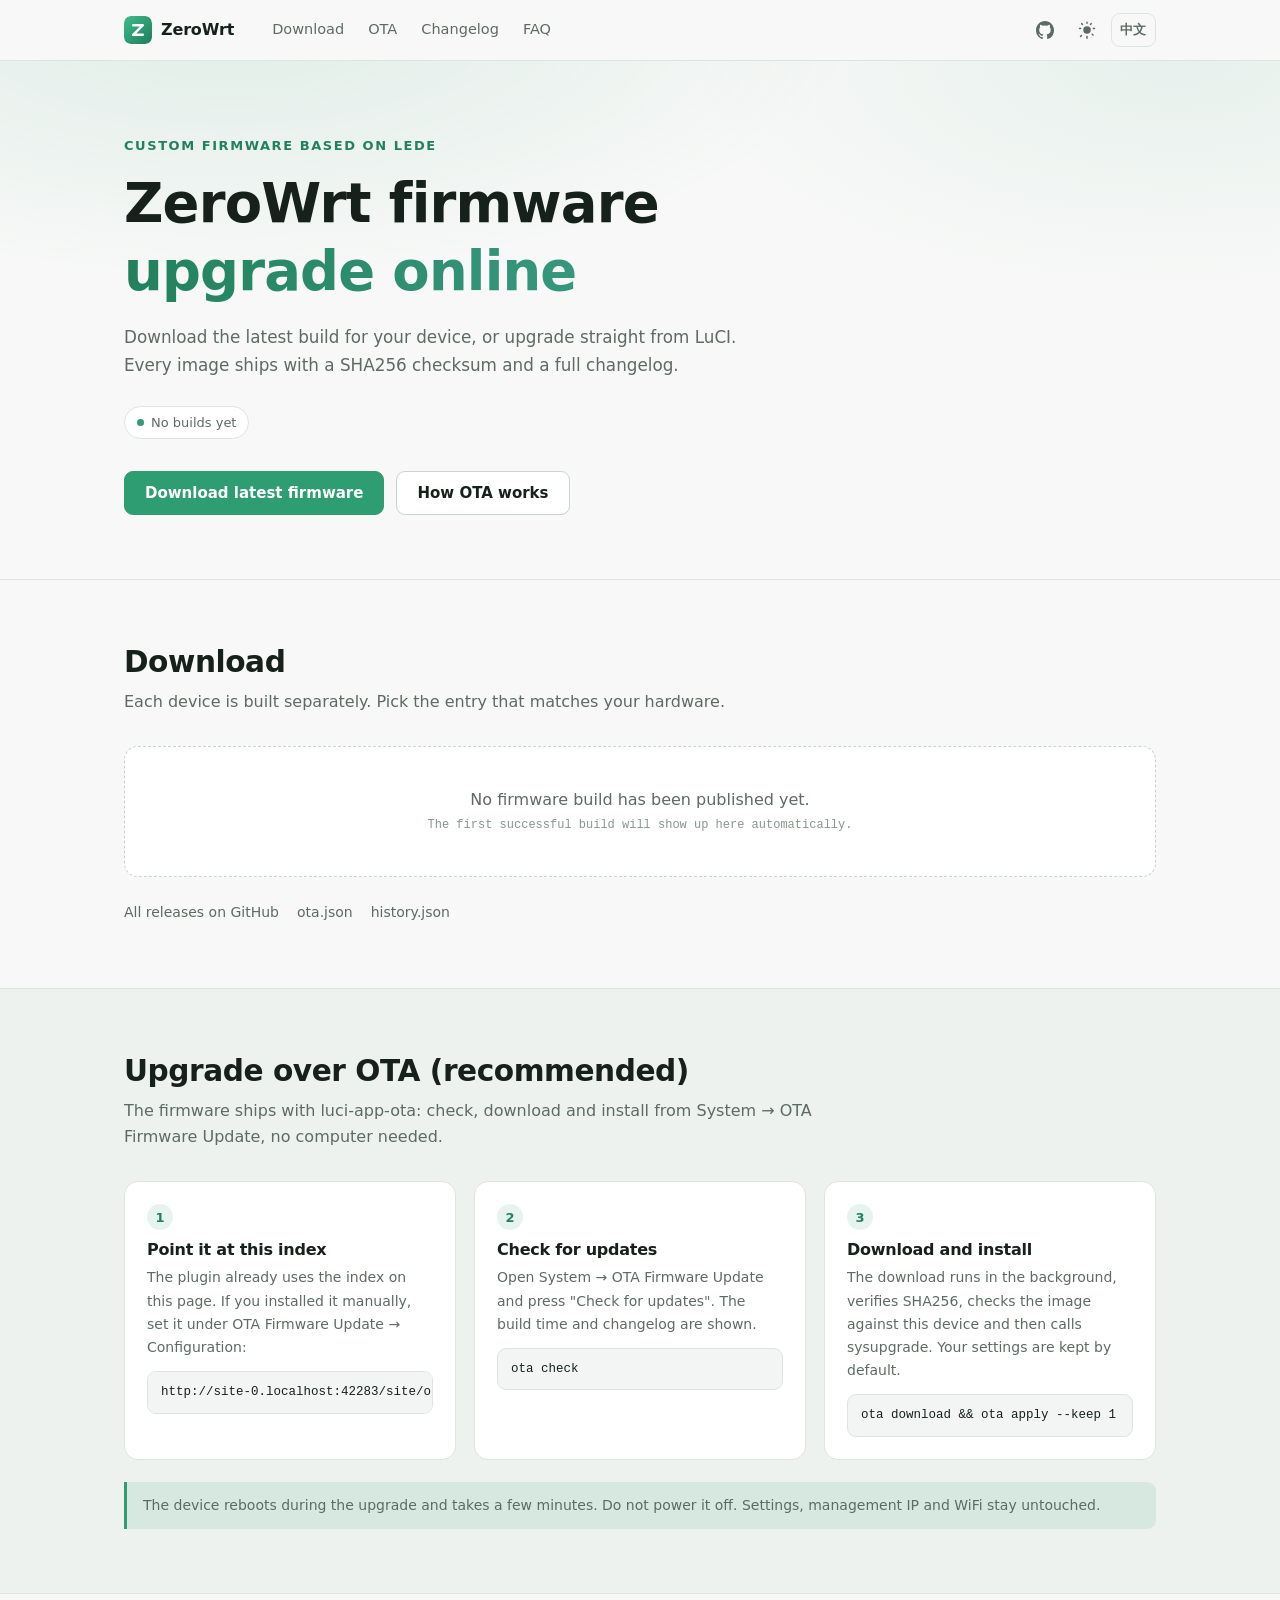
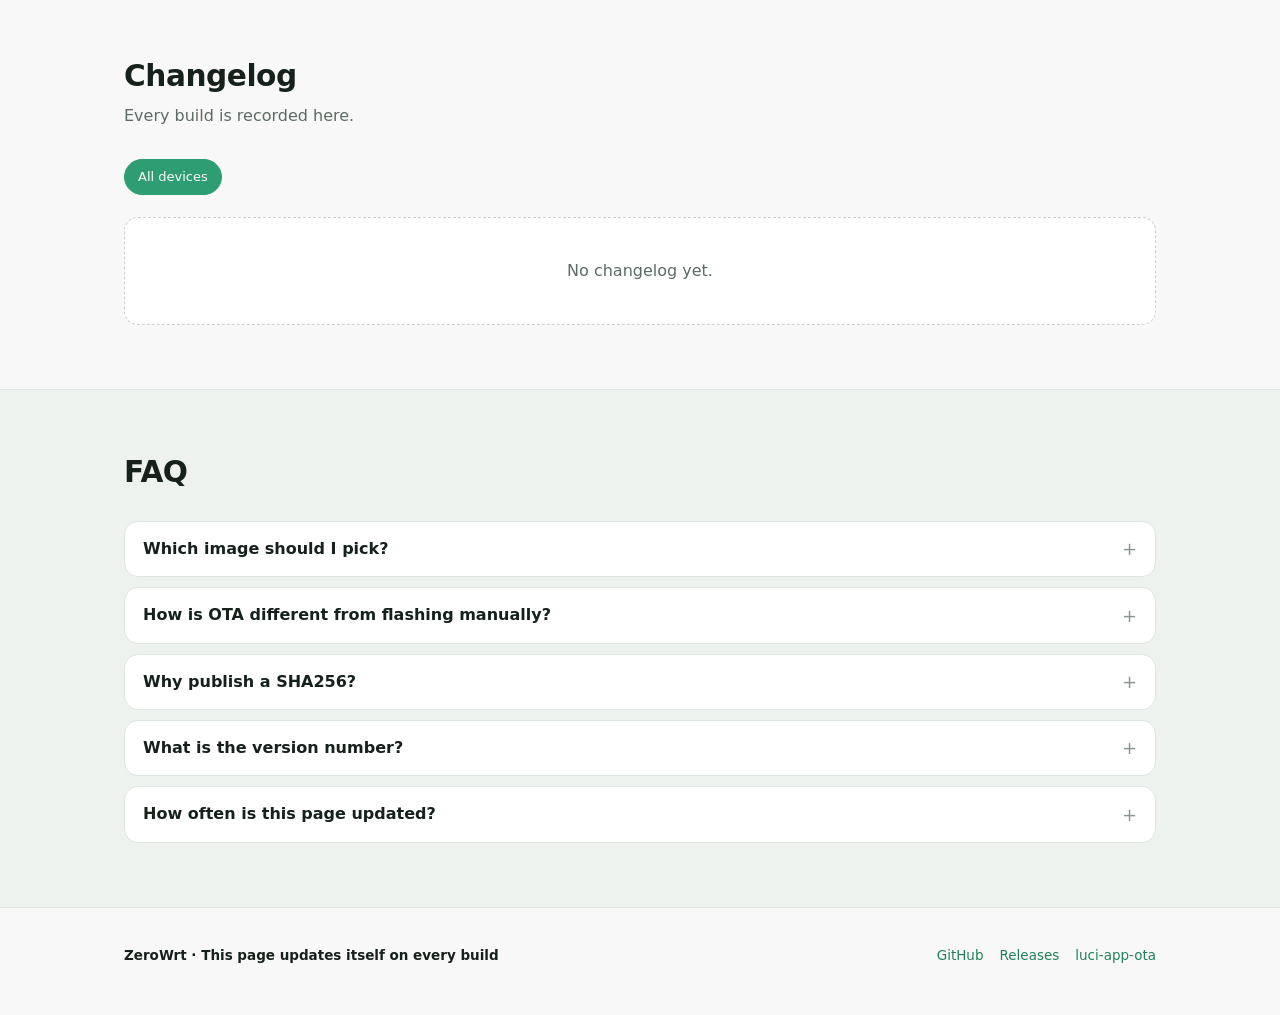
==== site/index.html @ 1033b385 "Add a GitHub Pages download page and publish it with the index - site/: static page (no build step, " ====
<!DOCTYPE html>
<html lang="zh-CN" data-theme="auto">
<head>
<meta charset="utf-8">
<meta name="viewport" content="width=device-width, initial-scale=1">
<title>ZeroWrt 固件下载</title>
<meta name="description" content="ZeroWrt 固件在线升级与下载页：按设备列出最新构建、SHA256 校验值、更新日志与 OTA 升级说明。">
<meta name="color-scheme" content="light dark">
<link rel="icon" href="favicon.svg" type="image/svg+xml">
<link rel="stylesheet" href="assets/style.css">
</head>
<body>
<a class="skip-link" href="#download" data-i18n="skip">跳到下载</a>

<header class="topbar">
	<div class="container topbar-inner">
		<a class="brand" href="#top">
			<img class="brand-logo" src="assets/logo.svg" alt="" width="28" height="28">
			<span class="brand-name" id="brand-name">ZeroWrt</span>
		</a>

		<nav class="nav" aria-label="sections">
			<a href="#download" data-i18n="nav.download">下载</a>
			<a href="#ota" data-i18n="nav.ota">在线升级</a>
			<a href="#changelog" data-i18n="nav.changelog">更新日志</a>
			<a href="#faq" data-i18n="nav.faq">常见问题</a>
		</nav>

		<div class="topbar-actions">
			<a class="icon-link" id="repo-link" href="https://github.com/MinimaxFlora/ZeroWrt" target="_blank" rel="noopener noreferrer" title="GitHub">
				<svg viewBox="0 0 16 16" aria-hidden="true" width="18" height="18"><path fill="currentColor" d="M8 0C3.58 0 0 3.67 0 8.2c0 3.62 2.29 6.69 5.47 7.78.4.08.55-.18.55-.4l-.01-1.4c-2.23.5-2.7-1.1-2.7-1.1-.36-.95-.88-1.2-.88-1.2-.72-.5.05-.49.05-.49.8.06 1.22.84 1.22.84.71 1.25 1.86.89 2.31.68.07-.53.28-.9.5-1.1-1.78-.21-3.65-.91-3.65-4.06 0-.9.31-1.63.82-2.2-.08-.21-.36-1.05.08-2.18 0 0 .67-.22 2.2.84a8.3 8.3 0 0 1 4 0c1.53-1.06 2.2-.84 2.2-.84.44 1.13.16 1.97.08 2.18.51.57.82 1.3.82 2.2 0 3.16-1.87 3.85-3.66 4.05.29.26.54.76.54 1.54l-.01 2.28c0 .22.15.49.55.4A8.2 8.2 0 0 0 16 8.2C16 3.67 12.42 0 8 0Z"/></svg>
			</a>
			<button class="icon-button" id="theme-toggle" type="button" title="主题" aria-label="theme">
				<svg class="i-sun" viewBox="0 0 24 24" aria-hidden="true" width="18" height="18"><path fill="currentColor" d="M12 17a5 5 0 1 1 0-10 5 5 0 0 1 0 10Zm0 2.5a1 1 0 0 1 1 1V22a1 1 0 1 1-2 0v-1.5a1 1 0 0 1 1-1Zm0-19a1 1 0 0 1 1 1v1.5a1 1 0 1 1-2 0V1.5a1 1 0 0 1 1-1ZM22 11h-1.5a1 1 0 1 1 0-2H22a1 1 0 1 1 0 2ZM3.5 11H2a1 1 0 1 1 0-2h1.5a1 1 0 1 1 0 2Zm15.9 8.4-1.06-1.06a1 1 0 1 1 1.41-1.41l1.06 1.06a1 1 0 0 1-1.41 1.41ZM5.25 5.25 4.19 4.19A1 1 0 0 1 5.6 2.78l1.06 1.06A1 1 0 0 1 5.25 5.25Zm13.09-1.06-1.06 1.06a1 1 0 0 1-1.41-1.41l1.06-1.06a1 1 0 0 1 1.41 1.41ZM5.25 18.75a1 1 0 0 1 0 1.41l-1.06 1.06a1 1 0 1 1-1.41-1.41l1.06-1.06a1 1 0 0 1 1.41 0ZM12 20.5a1 1 0 0 1 1 1V23a1 1 0 1 1-2 0v-1.5a1 1 0 0 1 1-1Z"/></svg>
				<svg class="i-moon" viewBox="0 0 24 24" aria-hidden="true" width="18" height="18"><path fill="currentColor" d="M12.3 2a1 1 0 0 1 .8 1.6 7.5 7.5 0 0 0 9.3 11.2 1 1 0 0 1 1.3 1.2A10.5 10.5 0 1 1 11.9 2.1a1 1 0 0 1 .4-.1Z"/></svg>
			</button>
			<button class="lang-button" id="lang-toggle" type="button">EN</button>
		</div>
	</div>
</header>

<main id="top">
	<section class="hero">
		<div class="container">
			<p class="hero-eyebrow" data-i18n="hero.eyebrow">基于 LEDE 的定制固件</p>
			<h1 class="hero-title">
				<span data-i18n="hero.title">ZeroWrt 固件</span>
				<span class="hero-title-accent" data-i18n="hero.titleAccent">在线升级</span>
			</h1>
			<p class="hero-sub" data-i18n="hero.sub">按设备下载最新构建，或直接在 LuCI 里一键升级。每个镜像都提供 SHA256 校验值与完整更新日志。</p>

			<div class="hero-meta" id="hero-meta"></div>

			<div class="hero-actions">
				<a class="button primary" href="#download" data-i18n="hero.cta">下载最新固件</a>
				<a class="button" href="#ota" data-i18n="hero.ctaSecondary">如何在线升级</a>
			</div>
		</div>
	</section>

	<section class="section" id="download">
		<div class="container">
			<div class="section-head">
				<h2 data-i18n="download.title">下载</h2>
				<p class="section-sub" data-i18n="download.sub">每台设备的固件是独立构建的，请选择与你的机器一致的一项。</p>
			</div>

			<div class="grid" id="device-grid" aria-live="polite">
				<div class="card skeleton"></div>
				<div class="card skeleton"></div>
			</div>

			<div class="links-row">
				<a id="link-releases" href="https://github.com/MinimaxFlora/ZeroWrt/releases" target="_blank" rel="noopener noreferrer" data-i18n="download.releases">在 GitHub 查看全部版本</a>
				<a id="link-ota-json" href="ota.json" target="_blank" rel="noopener noreferrer">ota.json</a>
				<a id="link-history-json" href="history.json" target="_blank" rel="noopener noreferrer">history.json</a>
			</div>
		</div>
	</section>

	<section class="section section-alt" id="ota">
		<div class="container">
			<div class="section-head">
				<h2 data-i18n="ota.title">通过 OTA 升级（推荐）</h2>
				<p class="section-sub" data-i18n="ota.sub">固件内置 luci-app-ota：在 LuCI 的「系统 → 在线升级」里检查、下载并安装，无需电脑。</p>
			</div>

			<div class="steps">
				<div class="step">
					<span class="step-no">1</span>
					<h3 data-i18n="ota.step1.title">确认更新源</h3>
					<p data-i18n="ota.step1.body">插件默认已指向本页的索引地址，一般无需修改。若你手动装过插件，可以在「在线升级 → 配置」里填写：</p>
					<pre><code id="ota-json-url">ota.json</code></pre>
				</div>
				<div class="step">
					<span class="step-no">2</span>
					<h3 data-i18n="ota.step2.title">检查更新</h3>
					<p data-i18n="ota.step2.body">打开「系统 → 在线升级」，点击「检查更新」，会显示新版本的构建时间与更新日志。</p>
					<pre><code>ota check</code></pre>
				</div>
				<div class="step">
					<span class="step-no">3</span>
					<h3 data-i18n="ota.step3.title">下载并安装</h3>
					<p data-i18n="ota.step3.body">下载会在后台进行，完成后自动校验 SHA256 并预检镜像是否属于本机，然后调用 sysupgrade 写入。默认保留当前配置。</p>
					<pre><code>ota download &amp;&amp; ota apply --keep 1</code></pre>
				</div>
			</div>

			<p class="note" data-i18n="ota.note">升级过程中设备会重启，耗时几分钟，请不要断电。安装后配置文件保持不变，管理地址与 WiFi 也不变。</p>
		</div>
	</section>

	<section class="section" id="changelog">
		<div class="container">
			<div class="section-head">
				<h2 data-i18n="changelog.title">更新日志</h2>
				<p class="section-sub" id="changelog-sub" data-i18n="changelog.sub">每次构建都会记录在案。</p>
			</div>

			<div class="filters" id="changelog-filters"></div>
			<div class="timeline" id="changelog-list"></div>
		</div>
	</section>

	<section class="section section-alt" id="faq">
		<div class="container">
			<div class="section-head">
				<h2 data-i18n="faq.title">常见问题</h2>
			</div>

			<div class="faq">
				<details>
					<summary data-i18n="faq.q1">怎么知道该下载哪个镜像？</summary>
					<p data-i18n="faq.a1">以路由器为例，型号是 Ruijie RG-X60 就选对应那张卡片；x86 设备分传统 BIOS 与 UEFI 两种，机器以 UEFI 启动就选 UEFI 镜像，否则选 BIOS 镜像。选错会导致无法启动。</p>
				</details>
				<details>
					<summary data-i18n="faq.q2">OTA 和手动刷机有什么区别？</summary>
					<p data-i18n="faq.a2">OTA 只替换系统分区并保留配置，速度更快、更不容易出错；手动刷机适合首次安装或系统已经无法启动的情况。</p>
				</details>
				<details>
					<summary data-i18n="faq.q3">为什么要提供 SHA256？</summary>
					<p data-i18n="faq.a3">插件在下载完成后会强制校验 SHA256，值不匹配就丢弃镜像。你也可以手动核对：下载后计算文件哈希，与本页显示的值比较。</p>
				</details>
				<details>
					<summary data-i18n="faq.q4">更新日志里的版本号是什么？</summary>
					<p data-i18n="faq.a4">ZeroWrt 用构建日期作为版本号（例如 20261020 表示 2026-10-20 的构建），排序与比较都以镜像内的构建时间戳为准。</p>
				</details>
				<details>
					<summary data-i18n="faq.q5">页面多久更新一次？</summary>
					<p data-i18n="faq.a5">每次构建发布后自动更新一次，数据直接来自固件仓库的发布流程，无需人工维护。</p>
				</details>
			</div>
		</div>
	</section>
</main>

<footer class="footer">
	<div class="container footer-inner">
		<div>
			<p class="footer-brand"><span id="footer-brand">ZeroWrt</span> · <span data-i18n="footer.note">本页随每次构建自动更新</span></p>
			<p class="footer-muted" id="footer-updated"></p>
		</div>
		<div class="footer-links">
			<a href="https://github.com/MinimaxFlora/ZeroWrt" target="_blank" rel="noopener noreferrer">GitHub</a>
			<a href="https://github.com/MinimaxFlora/ZeroWrt/releases" target="_blank" rel="noopener noreferrer" data-i18n="footer.releases">发布页</a>
			<a href="https://github.com/MinimaxFlora/luci-app-ota" target="_blank" rel="noopener noreferrer">luci-app-ota</a>
		</div>
	</div>
</footer>

<noscript>
	<div class="container noscript">
		<p data-i18n="noscript.text">本页需要 JavaScript 才能列出固件。你也可以直接查看索引文件或 GitHub 发布页。</p>
		<p><a href="ota.json">ota.json</a> · <a href="https://github.com/MinimaxFlora/ZeroWrt/releases">GitHub Releases</a></p>
	</div>
</noscript>

<script src="assets/app.js" defer></script>
</body>
</html>
---- site/assets/style.css ----
/* ZeroWrt firmware download page
 * No external fonts, no CDN, no build step. */

:root {
	--bg: #f7f8f7;
	--bg-alt: #eef2ef;
	--surface: #ffffff;
	--surface-2: #f2f5f3;
	--border: #dde5e0;
	--border-strong: #c8d4cd;
	--text: #16211c;
	--text-muted: #5d6b64;
	--text-faint: #8a968f;
	--accent: #2e9d72;
	--accent-strong: #22815c;
	--accent-soft: rgba(46, 157, 114, .12);
	--accent-contrast: #ffffff;
	--warn: #c2701a;
	--shadow: 0 1px 2px rgba(16, 32, 24, .05), 0 8px 24px -12px rgba(16, 32, 24, .18);
	--shadow-lg: 0 2px 4px rgba(16, 32, 24, .06), 0 24px 48px -24px rgba(16, 32, 24, .28);
	--radius: 14px;
	--radius-sm: 9px;
	--mono: ui-monospace, SFMono-Regular, "SF Mono", Menlo, Consolas, "Liberation Mono", monospace;
	--sans: ui-sans-serif, system-ui, -apple-system, "Segoe UI", Roboto, "PingFang SC", "Hiragino Sans GB", "Microsoft YaHei", sans-serif;
	--max: 1080px;
	--topbar-bg: rgba(247, 248, 247, .82);
	color-scheme: light;
}

@media (prefers-color-scheme: dark) {
	:root[data-theme="auto"] {
		--bg: #0e1512;
		--bg-alt: #111a16;
		--surface: #151f1a;
		--surface-2: #1a2620;
		--border: #24332c;
		--border-strong: #31453b;
		--text: #e8f0ec;
		--text-muted: #9cb0a6;
		--text-faint: #6f847a;
		--accent: #4cbf90;
		--accent-strong: #6fd3a8;
		--accent-soft: rgba(76, 191, 144, .14);
		--accent-contrast: #06130d;
		--warn: #e0a35c;
		--shadow: 0 1px 2px rgba(0, 0, 0, .4), 0 8px 24px -12px rgba(0, 0, 0, .6);
		--shadow-lg: 0 2px 4px rgba(0, 0, 0, .4), 0 24px 48px -24px rgba(0, 0, 0, .7);
		--topbar-bg: rgba(14, 21, 18, .82);
		color-scheme: dark;
	}
}

:root[data-theme="dark"] {
	--bg: #0e1512;
	--bg-alt: #111a16;
	--surface: #151f1a;
	--surface-2: #1a2620;
	--border: #24332c;
	--border-strong: #31453b;
	--text: #e8f0ec;
	--text-muted: #9cb0a6;
	--text-faint: #6f847a;
	--accent: #4cbf90;
	--accent-strong: #6fd3a8;
	--accent-soft: rgba(76, 191, 144, .14);
	--accent-contrast: #06130d;
	--warn: #e0a35c;
	--shadow: 0 1px 2px rgba(0, 0, 0, .4), 0 8px 24px -12px rgba(0, 0, 0, .6);
	--shadow-lg: 0 2px 4px rgba(0, 0, 0, .4), 0 24px 48px -24px rgba(0, 0, 0, .7);
	--topbar-bg: rgba(14, 21, 18, .82);
	color-scheme: dark;
}

*,
*::before,
*::after {
	box-sizing: border-box;
}

html {
	scroll-behavior: smooth;
	-webkit-text-size-adjust: 100%;
}

body {
	margin: 0;
	background: var(--bg);
	color: var(--text);
	font-family: var(--sans);
	font-size: 16px;
	line-height: 1.65;
	-webkit-font-smoothing: antialiased;
}

a {
	color: var(--accent-strong);
	text-decoration: none;
}

a:hover {
	text-decoration: underline;
}

h1, h2, h3 {
	line-height: 1.25;
	margin: 0;
	letter-spacing: -.015em;
}

p {
	margin: 0;
}

.container {
	width: 100%;
	max-width: var(--max);
	margin: 0 auto;
	padding: 0 24px;
}

.skip-link {
	position: absolute;
	left: -9999px;
	top: 0;
	background: var(--surface);
	color: var(--text);
	padding: 10px 16px;
	border-radius: 0 0 var(--radius-sm) 0;
	z-index: 100;
}

.skip-link:focus {
	left: 0;
}

/* ---------------------------------------------------------------- topbar */

.topbar {
	position: sticky;
	top: 0;
	z-index: 50;
	background: var(--topbar-bg);
	backdrop-filter: saturate(1.6) blur(12px);
	border-bottom: 1px solid var(--border);
}

.topbar-inner {
	display: flex;
	align-items: center;
	gap: 20px;
	height: 60px;
}

.brand {
	display: inline-flex;
	align-items: center;
	gap: 9px;
	color: var(--text);
	font-weight: 650;
	letter-spacing: -.01em;
}

.brand:hover {
	text-decoration: none;
}

.brand-logo {
	display: block;
	border-radius: 7px;
}

.nav {
	display: flex;
	gap: 4px;
	margin-left: 8px;
	flex: 1;
}

.nav a {
	color: var(--text-muted);
	font-size: 14.5px;
	padding: 6px 10px;
	border-radius: var(--radius-sm);
}

.nav a:hover {
	color: var(--text);
	background: var(--surface-2);
	text-decoration: none;
}

.topbar-actions {
	display: flex;
	align-items: center;
	gap: 6px;
}

.icon-link,
.icon-button,
.lang-button {
	display: inline-flex;
	align-items: center;
	justify-content: center;
	height: 34px;
	min-width: 34px;
	padding: 0 8px;
	border: 1px solid transparent;
	border-radius: var(--radius-sm);
	background: transparent;
	color: var(--text-muted);
	font: inherit;
	font-size: 13px;
	cursor: pointer;
}

.icon-link:hover,
.icon-button:hover,
.lang-button:hover {
	color: var(--text);
	background: var(--surface-2);
	text-decoration: none;
}

.lang-button {
	font-weight: 600;
	letter-spacing: .04em;
	border-color: var(--border);
}

.i-moon {
	display: none;
}

:root[data-theme="dark"] .i-sun {
	display: none;
}

:root[data-theme="dark"] .i-moon {
	display: block;
}

@media (prefers-color-scheme: dark) {
	:root[data-theme="auto"] .i-sun { display: none; }
	:root[data-theme="auto"] .i-moon { display: block; }
}

/* ------------------------------------------------------------------ hero */

.hero {
	position: relative;
	padding: 74px 0 64px;
	overflow: hidden;
	background:
		radial-gradient(900px 380px at 18% -10%, var(--accent-soft), transparent 70%),
		radial-gradient(700px 320px at 92% 0%, color-mix(in srgb, var(--accent) 8%, transparent), transparent 70%);
	border-bottom: 1px solid var(--border);
}

.hero-eyebrow {
	color: var(--accent-strong);
	font-size: 13px;
	font-weight: 650;
	letter-spacing: .12em;
	text-transform: uppercase;
	margin-bottom: 14px;
}

.hero-title {
	font-size: clamp(2.1rem, 5vw, 3.4rem);
	font-weight: 730;
}

.hero-title-accent {
	display: block;
	background: linear-gradient(92deg, var(--accent-strong), color-mix(in srgb, var(--accent) 55%, #7bd0f0));
	-webkit-background-clip: text;
	background-clip: text;
	color: transparent;
}

.hero-sub {
	max-width: 62ch;
	margin-top: 18px;
	color: var(--text-muted);
	font-size: 1.05rem;
}

.hero-meta {
	display: flex;
	flex-wrap: wrap;
	gap: 8px;
	margin-top: 26px;
}

.chip {
	display: inline-flex;
	align-items: center;
	gap: 7px;
	padding: 5px 12px;
	border: 1px solid var(--border);
	border-radius: 999px;
	background: var(--surface);
	color: var(--text-muted);
	font-size: 13px;
}

.chip b {
	color: var(--text);
	font-weight: 620;
}

.chip .dot {
	width: 7px;
	height: 7px;
	border-radius: 50%;
	background: var(--accent);
}

.hero-actions {
	display: flex;
	flex-wrap: wrap;
	gap: 12px;
	margin-top: 32px;
}

.button {
	display: inline-flex;
	align-items: center;
	justify-content: center;
	gap: 8px;
	height: 44px;
	padding: 0 20px;
	border: 1px solid var(--border-strong);
	border-radius: var(--radius-sm);
	background: var(--surface);
	color: var(--text);
	font-size: 15px;
	font-weight: 600;
	cursor: pointer;
	transition: transform .12s ease, box-shadow .12s ease, background .12s ease;
}

.button:hover {
	transform: translateY(-1px);
	box-shadow: var(--shadow);
	text-decoration: none;
}

.button.primary {
	background: var(--accent);
	border-color: var(--accent);
	color: var(--accent-contrast);
}

.button.primary:hover {
	background: var(--accent-strong);
	border-color: var(--accent-strong);
}

/* --------------------------------------------------------------- section */

.section {
	padding: 64px 0;
	border-bottom: 1px solid var(--border);
}

.section-alt {
	background: var(--bg-alt);
}

.section-head {
	margin-bottom: 30px;
}

.section-head h2 {
	font-size: clamp(1.45rem, 2.4vw, 1.85rem);
	font-weight: 700;
}

.section-sub {
	margin-top: 8px;
	color: var(--text-muted);
	max-width: 68ch;
}

/* ----------------------------------------------------------------- cards */

.grid {
	display: grid;
	grid-template-columns: repeat(auto-fill, minmax(310px, 1fr));
	gap: 18px;
}

.card {
	position: relative;
	display: flex;
	flex-direction: column;
	gap: 14px;
	padding: 22px;
	background: var(--surface);
	border: 1px solid var(--border);
	border-radius: var(--radius);
	box-shadow: var(--shadow);
	transition: transform .16s ease, box-shadow .16s ease, border-color .16s ease;
}

.card:hover {
	transform: translateY(-2px);
	box-shadow: var(--shadow-lg);
	border-color: var(--border-strong);
}

.card.recommended {
	border-color: color-mix(in srgb, var(--accent) 55%, var(--border));
	box-shadow: 0 0 0 3px var(--accent-soft), var(--shadow);
}

.card-head {
	display: flex;
	align-items: flex-start;
	justify-content: space-between;
	gap: 12px;
}

.card-title {
	font-size: 1.12rem;
	font-weight: 680;
}

.card-key {
	margin-top: 3px;
	font-family: var(--mono);
	font-size: 12px;
	color: var(--text-faint);
	word-break: break-all;
}

.badges {
	display: flex;
	flex: none;
	flex-wrap: wrap;
	justify-content: flex-end;
	gap: 6px;
}

.badge {
	flex: none;
	padding: 3px 9px;
	border-radius: 999px;
	font-size: 11.5px;
	font-weight: 650;
	letter-spacing: .02em;
	background: var(--surface-2);
	color: var(--text-muted);
	border: 1px solid var(--border);
}

.badge.accent {
	background: var(--accent-soft);
	color: var(--accent-strong);
	border-color: transparent;
}

.card-facts {
	display: grid;
	grid-template-columns: auto 1fr;
	gap: 6px 14px;
	font-size: 13.5px;
}

.card-facts dt {
	color: var(--text-faint);
}

.card-facts dd {
	margin: 0;
	color: var(--text);
}

.card-facts .mono {
	font-family: var(--mono);
	font-size: 12.5px;
	word-break: break-all;
}

.sha-row {
	display: flex;
	align-items: center;
	gap: 8px;
	flex-wrap: wrap;
}

.sha-text {
	font-family: var(--mono);
	font-size: 12px;
	color: var(--text-muted);
	word-break: break-all;
}

.copy-button {
	padding: 2px 8px;
	border: 1px solid var(--border);
	border-radius: 7px;
	background: var(--surface-2);
	color: var(--text-muted);
	font: inherit;
	font-size: 11.5px;
	cursor: pointer;
}

.copy-button:hover {
	color: var(--text);
	border-color: var(--border-strong);
}

.card-actions {
	display: flex;
	align-items: center;
	gap: 10px;
	margin-top: auto;
	padding-top: 4px;
}

.card-actions .button {
	flex: 1;
	height: 40px;
	font-size: 14.5px;
}

.card-file {
	font-family: var(--mono);
	font-size: 11.5px;
	color: var(--text-faint);
	word-break: break-all;
}

.empty {
	grid-column: 1 / -1;
	padding: 40px 24px;
	text-align: center;
	border: 1px dashed var(--border-strong);
	border-radius: var(--radius);
	color: var(--text-muted);
	background: var(--surface);
}

.skeleton {
	min-height: 190px;
	background:
		linear-gradient(100deg, transparent 20%, color-mix(in srgb, var(--surface-2) 70%, transparent) 40%, transparent 60%)
		0 0 / 220% 100%,
		var(--surface);
	animation: shimmer 1.4s linear infinite;
	border-style: dashed;
	box-shadow: none;
}

@keyframes shimmer {
	from { background-position: 120% 0, 0 0; }
	to { background-position: -120% 0, 0 0; }
}

@media (prefers-reduced-motion: reduce) {
	.skeleton { animation: none; }
	html { scroll-behavior: auto; }
	.card, .button { transition: none; }
}

.links-row {
	display: flex;
	flex-wrap: wrap;
	gap: 18px;
	margin-top: 24px;
	font-size: 14px;
}

.links-row a {
	color: var(--text-muted);
}

.links-row a:hover {
	color: var(--accent-strong);
}

/* ----------------------------------------------------------------- steps */

.steps {
	display: grid;
	grid-template-columns: repeat(auto-fit, minmax(280px, 1fr));
	gap: 18px;
}

.step {
	position: relative;
	padding: 22px;
	background: var(--surface);
	border: 1px solid var(--border);
	border-radius: var(--radius);
}

.step-no {
	display: inline-flex;
	align-items: center;
	justify-content: center;
	width: 26px;
	height: 26px;
	margin-bottom: 10px;
	border-radius: 50%;
	background: var(--accent-soft);
	color: var(--accent-strong);
	font-size: 13px;
	font-weight: 700;
}

.step h3 {
	font-size: 1rem;
	font-weight: 660;
}

.step p {
	margin-top: 6px;
	color: var(--text-muted);
	font-size: 14px;
}

pre {
	margin: 12px 0 0;
	padding: 11px 13px;
	overflow-x: auto;
	background: var(--surface-2);
	border: 1px solid var(--border);
	border-radius: var(--radius-sm);
	font-size: 12.5px;
	line-height: 1.5;
}

code {
	font-family: var(--mono);
}

p code,
li code {
	padding: 1px 5px;
	border-radius: 5px;
	background: var(--surface-2);
	border: 1px solid var(--border);
	font-size: .9em;
}

.note {
	margin-top: 22px;
	padding: 12px 16px;
	border-left: 3px solid var(--accent);
	border-radius: 0 var(--radius-sm) var(--radius-sm) 0;
	background: var(--accent-soft);
	color: var(--text-muted);
	font-size: 14px;
}

/* -------------------------------------------------------------- timeline */

.filters {
	display: flex;
	flex-wrap: wrap;
	gap: 8px;
	margin-bottom: 22px;
}

.filter {
	padding: 6px 13px;
	border: 1px solid var(--border);
	border-radius: 999px;
	background: var(--surface);
	color: var(--text-muted);
	font: inherit;
	font-size: 13px;
	cursor: pointer;
}

.filter:hover {
	color: var(--text);
	border-color: var(--border-strong);
}

.filter[aria-pressed="true"] {
	background: var(--accent);
	border-color: var(--accent);
	color: var(--accent-contrast);
}

.timeline {
	position: relative;
	display: flex;
	flex-direction: column;
	gap: 14px;
}

.release {
	position: relative;
	padding: 18px 20px 18px 22px;
	background: var(--surface);
	border: 1px solid var(--border);
	border-radius: var(--radius);
}

.release::before {
	content: "";
	position: absolute;
	left: 0;
	top: 14px;
	bottom: 14px;
	width: 3px;
	border-radius: 3px;
	background: var(--border-strong);
}

.release.latest::before {
	background: var(--accent);
}

.release-head {
	display: flex;
	flex-wrap: wrap;
	align-items: baseline;
	gap: 10px;
}

.release-version {
	font-size: 1.02rem;
	font-weight: 680;
	font-family: var(--mono);
}

.release-meta {
	color: var(--text-faint);
	font-size: 13px;
}

.release-links {
	margin-left: auto;
	display: inline-flex;
	gap: 12px;
	font-size: 13px;
}

.release-body {
	margin-top: 10px;
	color: var(--text-muted);
	font-size: 14px;
}

.release-body h1,
.release-body h2,
.release-body h3,
.release-body h4 {
	margin: 10px 0 4px;
	color: var(--text);
	font-size: .95rem;
}

.release-body p {
	margin: 4px 0;
}

.release-body ul,
.release-body ol {
	margin: 4px 0;
	padding-left: 20px;
}

.release-body li {
	margin: 2px 0;
}

.release-body pre {
	background: var(--surface-2);
}

.release-body blockquote {
	margin: 8px 0;
	padding-left: 12px;
	border-left: 3px solid var(--border-strong);
	color: var(--text-faint);
}

/* ------------------------------------------------------------------- faq */

.faq {
	display: flex;
	flex-direction: column;
	gap: 10px;
}

.faq details {
	padding: 14px 18px;
	background: var(--surface);
	border: 1px solid var(--border);
	border-radius: var(--radius);
}

.faq summary {
	cursor: pointer;
	font-weight: 620;
	list-style: none;
	display: flex;
	align-items: center;
	justify-content: space-between;
	gap: 12px;
}

.faq summary::-webkit-details-marker {
	display: none;
}

.faq summary::after {
	content: "+";
	color: var(--text-faint);
	font-weight: 400;
	font-size: 18px;
	line-height: 1;
}

.faq details[open] summary::after {
	content: "−";
}

.faq details p {
	margin-top: 10px;
	color: var(--text-muted);
	font-size: 14.5px;
}

/* ---------------------------------------------------------------- footer */

.footer {
	padding: 36px 0 44px;
	color: var(--text-muted);
	font-size: 13.5px;
}

.footer-inner {
	display: flex;
	flex-wrap: wrap;
	align-items: flex-start;
	justify-content: space-between;
	gap: 18px;
}

.footer-brand {
	color: var(--text);
	font-weight: 600;
}

.footer-muted {
	margin-top: 4px;
	color: var(--text-faint);
	font-size: 12.5px;
}

.footer-links {
	display: flex;
	gap: 16px;
}

.noscript {
	padding: 30px 24px;
	color: var(--text-muted);
}

/* ------------------------------------------------------------- responsive */

@media (max-width: 820px) {
	.nav {
		display: none;
	}

	.hero {
		padding: 52px 0 44px;
	}

	.section {
		padding: 48px 0;
	}

	.topbar-inner {
		height: 54px;
	}
}

@media (max-width: 480px) {
	.container {
		padding: 0 16px;
	}

	.card {
		padding: 18px;
	}

	.release-links {
		margin-left: 0;
		width: 100%;
	}
}
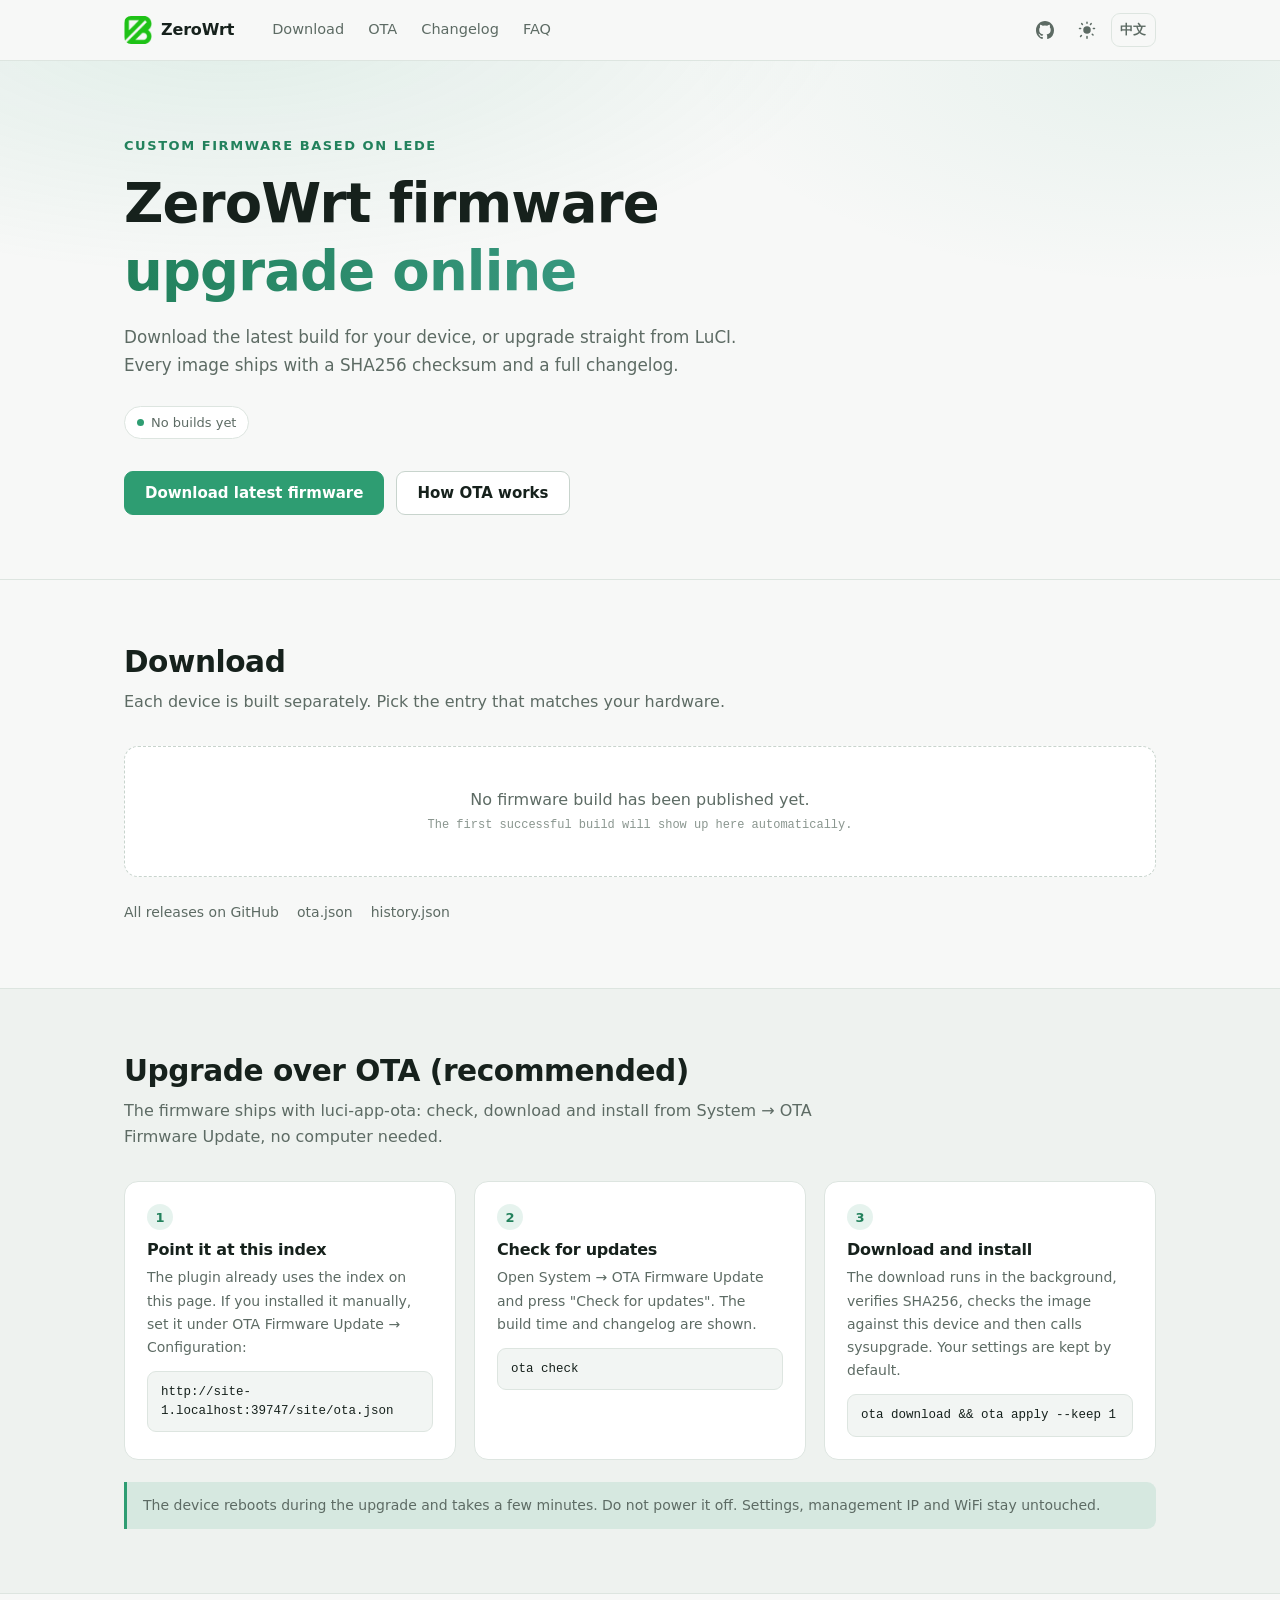
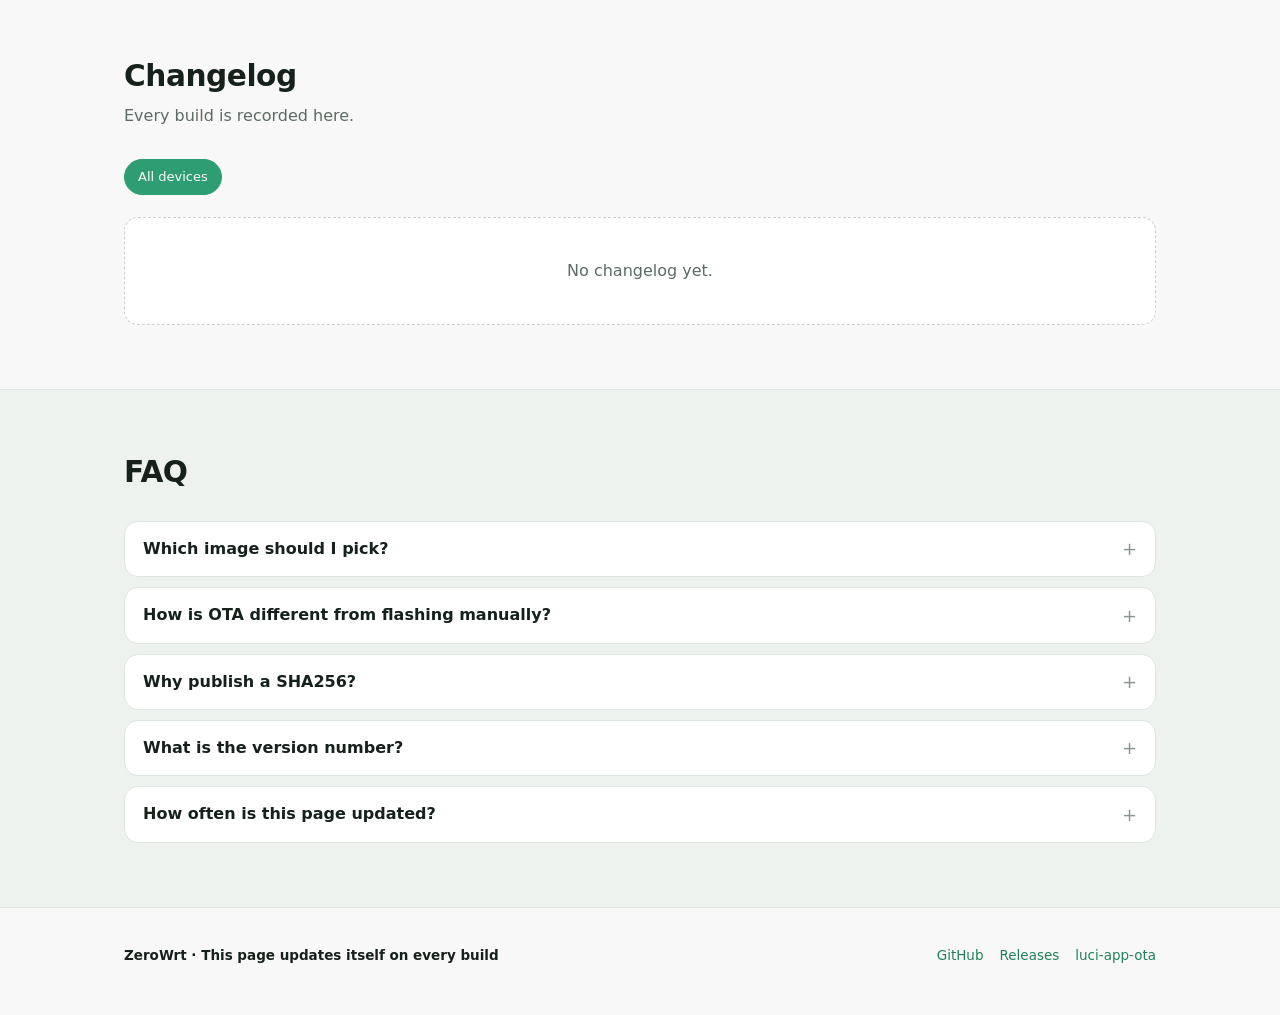
==== commit b856a882: "Use the firmware logo, align the action row, regenerate the catalogue - site/: drop the placeholder " ====
--- a/site/index.html
+++ b/site/index.html
@@ -6,7 +6,7 @@
 <title>ZeroWrt 固件下载</title>
 <meta name="description" content="ZeroWrt 固件在线升级与下载页：按设备列出最新构建、SHA256 校验值、更新日志与 OTA 升级说明。">
 <meta name="color-scheme" content="light dark">
-<link rel="icon" href="favicon.svg" type="image/svg+xml">
+<link rel="icon" href="assets/logo.png" type="image/png">
 <link rel="stylesheet" href="assets/style.css">
 </head>
 <body>
@@ -15,7 +15,7 @@
 <header class="topbar">
 	<div class="container topbar-inner">
 		<a class="brand" href="#top">
-			<img class="brand-logo" src="assets/logo.svg" alt="" width="28" height="28">
+			<img class="brand-logo" src="assets/logo.png" alt="" width="28" height="28">
 			<span class="brand-name" id="brand-name">ZeroWrt</span>
 		</a>
 
--- a/site/assets/style.css
+++ b/site/assets/style.css
@@ -623,6 +623,11 @@
 	font-size: 14px;
 }
 
+.step pre {
+	white-space: pre-wrap;
+	overflow-wrap: anywhere;
+}
+
 pre {
 	margin: 12px 0 0;
 	padding: 11px 13px;
